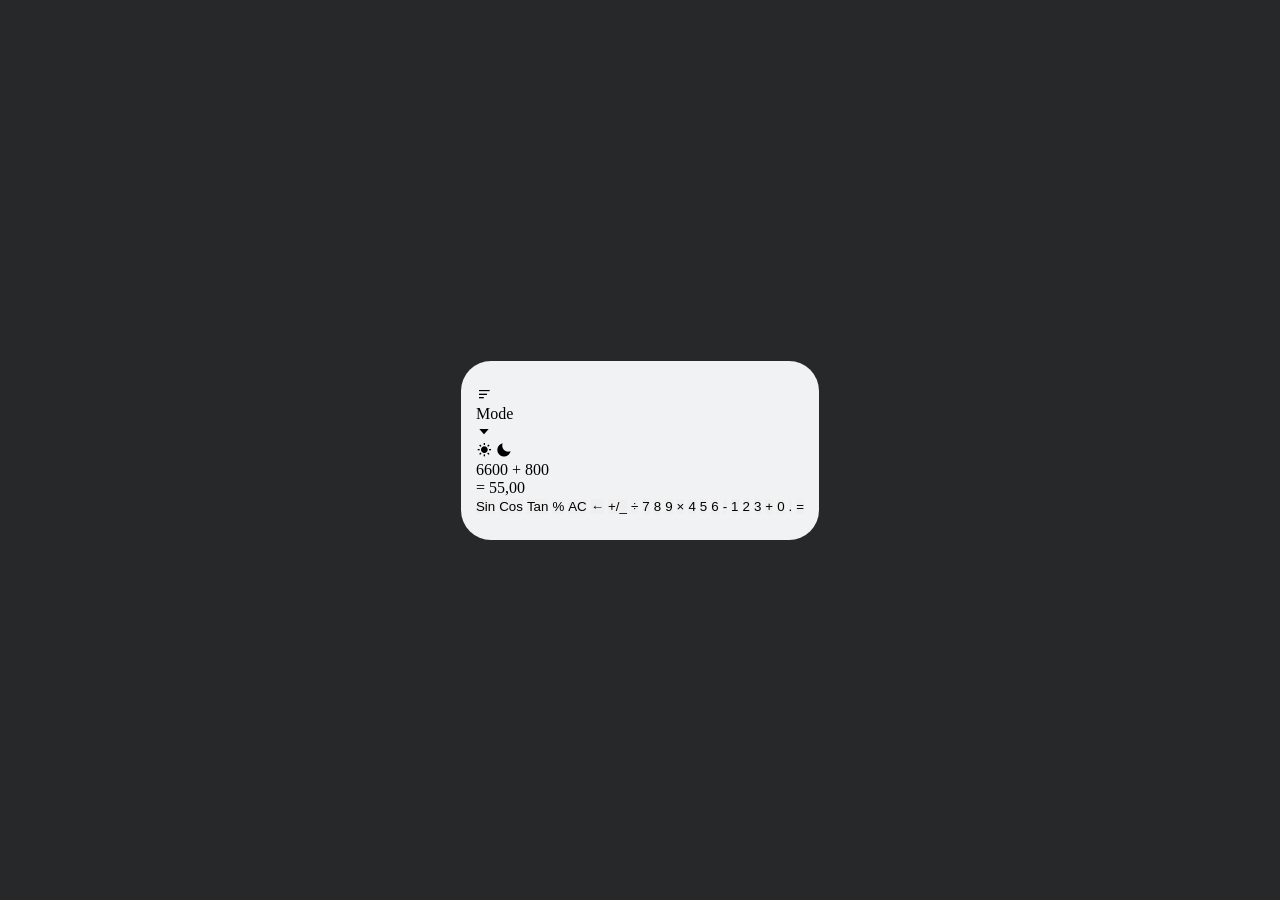
==== Calculator/index.html @ 687017a0 "calculator html css file added" ====
<!DOCTYPE html>
<html lang="en">
<head>
    <meta charset="UTF-8">
    <meta name="viewport" content="width=device-width, initial-scale=1.0">
    <title>Calculator</title>
    <link rel="stylesheet" href="style.css">
    <!-- Boxicons CSS -->
    <link href='https://unpkg.com/boxicons@2.1.4/css/boxicons.min.css' rel='stylesheet'>
</head>
<body>

    <div class="container">
        <div class="display-area">
           <div class="top-content">
            <i class='bx bx-menu-alt-left'></i>
            <div>
                <p>Mode</p>
                <i class='bx bx-caret-down' ></i>
            </div>
            <i class='bx bxs-sun' ></i>
            <i class='bx bxs-moon' ></i>
           </div>
           <p id="calculate">6600 + 800</p>
           <p class="resultDisplay"> = 55,00</p>
        </div>
        <div class="buttons">
            <button class="button" data-value="1">Sin</button>
            <button class="button" data-value="1">Cos</button>
            <button class="button" data-value="1">Tan</button>
            <button class="button" data-value="1">%</button>
            <button class="button" data-value="1">AC</button>
            <button class="button" data-value="1">←</button>
            <button class="button" data-value="1">+/_</button>
            <button class="button" data-value="1">÷</button>
            <button class="button" data-value="1">7</button>
            <button class="button" data-value="1">8</button>
            <button class="button" data-value="1">9</button>
            <button class="button" data-value="1">×</button>
            <button class="button" data-value="1">4</button>
            <button class="button" data-value="1">5</button>
            <button class="button" data-value="1">6</button>
            <button class="button" data-value="1"> -</button>
            <button class="button" data-value="1">1</button>
            <button class="button" data-value="1">2</button>
            <button class="button" data-value="1">3</button>
            <button class="button" data-value="1">+</button>
            <button class="button" data-value="1">0</button>
            <button class="button" data-value="1">.</button>
            <button class="button" data-value="1"> =</button>
        </div>
    </div>
</body>
</html>
---- Calculator/style.css ----
*{
    margin: 0;
    padding: 0;
    box-sizing: border-box;
    border: none;
    outline: none;
}
:root{
    --color-white: #F1F2F3;
    --color-black: #272829;
    --color-gray-black: #61677A;
    --color-gray-white: #E0F3FF;
}
body{
    width: 100%;
    height: 100vh;
    display: flex;
    justify-content: center;
    align-items: center;
    background: var(--color-black);
}
.container{
    max-width: 500px;
    background: var(--color-white);
    border-radius: 30px;
    padding: 25px 15px;
}
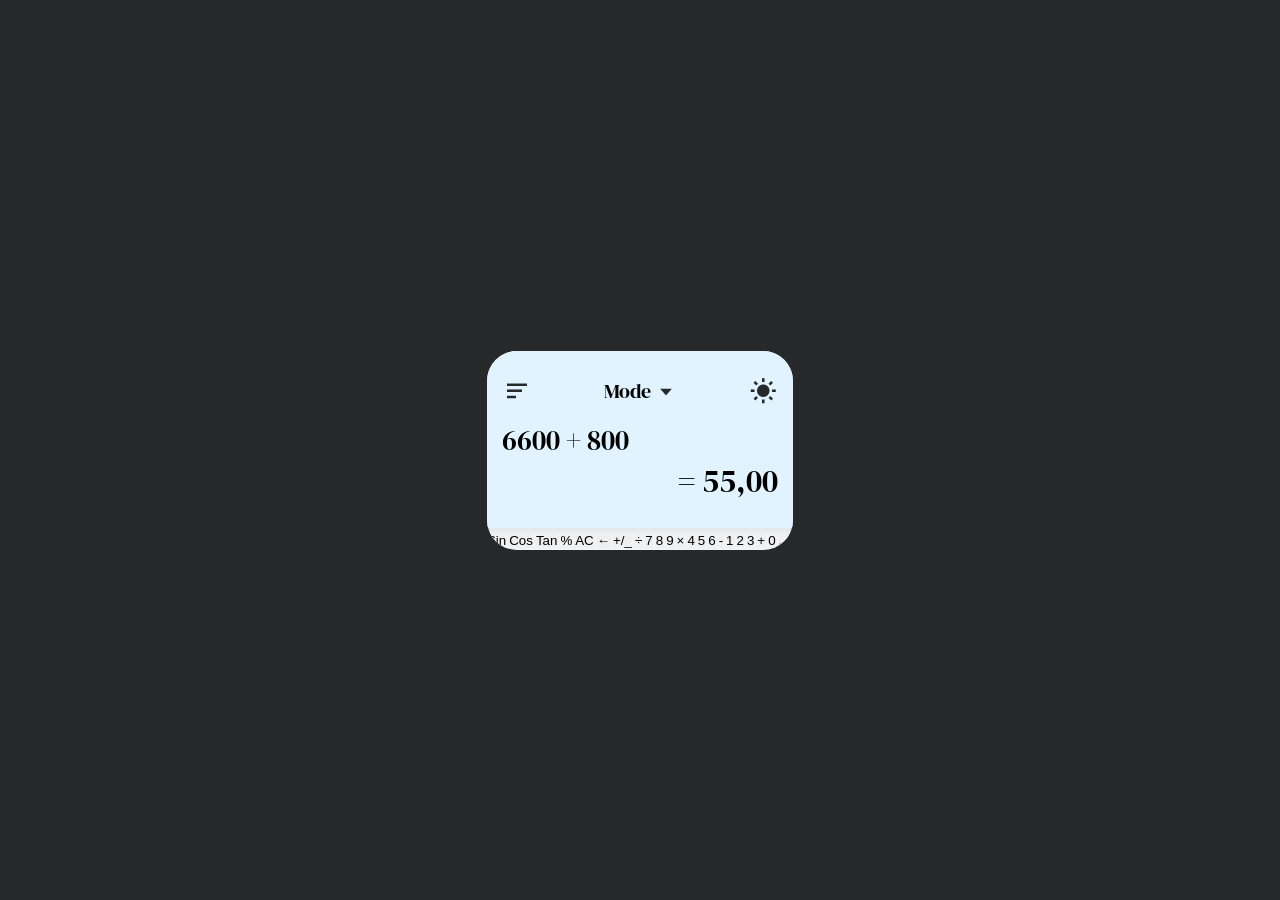
==== commit a45dbeb4: "display top content style complate" ====
--- a/Calculator/index.html
+++ b/Calculator/index.html
@@ -13,41 +13,41 @@
     <div class="container">
         <div class="display-area">
            <div class="top-content">
-            <i class='bx bx-menu-alt-left'></i>
-            <div>
-                <p>Mode</p>
-                <i class='bx bx-caret-down' ></i>
-            </div>
-            <i class='bx bxs-sun' ></i>
-            <i class='bx bxs-moon' ></i>
+                <i class='bx bx-menu-alt-left'></i>
+                <div>
+                    <p>Mode</p>
+                    <i class='bx bx-caret-down' ></i>
+                </div>
+                <i class='bx bxs-sun' ></i>
+                <!-- <i class='bx bxs-moon' ></i> -->
            </div>
            <p id="calculate">6600 + 800</p>
-           <p class="resultDisplay"> = 55,00</p>
+           <p id="resultDisplay"> = 55,00</p>
         </div>
         <div class="buttons">
-            <button class="button" data-value="1">Sin</button>
-            <button class="button" data-value="1">Cos</button>
-            <button class="button" data-value="1">Tan</button>
-            <button class="button" data-value="1">%</button>
-            <button class="button" data-value="1">AC</button>
-            <button class="button" data-value="1">←</button>
-            <button class="button" data-value="1">+/_</button>
-            <button class="button" data-value="1">÷</button>
-            <button class="button" data-value="1">7</button>
-            <button class="button" data-value="1">8</button>
-            <button class="button" data-value="1">9</button>
-            <button class="button" data-value="1">×</button>
-            <button class="button" data-value="1">4</button>
-            <button class="button" data-value="1">5</button>
-            <button class="button" data-value="1">6</button>
-            <button class="button" data-value="1"> -</button>
+            <button class="button" data-op="Sin">Sin</button>
+            <button class="button" data-op="Cos">Cos</button>
+            <button class="button" data-op="Tan">Tan</button>
+            <button class="button" data-op="%">%</button>
+            <button class="button" data-op="AC">AC</button>
+            <button class="button" data-op="del">←</button>
+            <button class="button" data-op="+/-">+/_</button>
+            <button class="button" data-op="/">÷</button>
+            <button class="button" data-value="7">7</button>
+            <button class="button" data-value="8">8</button>
+            <button class="button" data-value="9">9</button>
+            <button class="button" data-value="*">×</button>
+            <button class="button" data-value="4">4</button>
+            <button class="button" data-value="5">5</button>
+            <button class="button" data-value="6">6</button>
+            <button class="button" data-op="-"> -</button>
             <button class="button" data-value="1">1</button>
-            <button class="button" data-value="1">2</button>
-            <button class="button" data-value="1">3</button>
-            <button class="button" data-value="1">+</button>
-            <button class="button" data-value="1">0</button>
-            <button class="button" data-value="1">.</button>
-            <button class="button" data-value="1"> =</button>
+            <button class="button" data-value="2">2</button>
+            <button class="button" data-value="3">3</button>
+            <button class="button" data-op="+">+</button>
+            <button class="button" data-value="0">0</button>
+            <button class="button" data-value=".">.</button>
+            <button class="button" data-op="="> =</button>
         </div>
     </div>
 </body>
--- a/Calculator/style.css
+++ b/Calculator/style.css
@@ -1,3 +1,6 @@
+/* google fonts  */
+@import url('https://fonts.googleapis.com/css2?family=DM+Serif+Display:ital@0;1&display=swap');
+
 *{
     margin: 0;
     padding: 0;
@@ -18,10 +21,53 @@
     justify-content: center;
     align-items: center;
     background: var(--color-black);
+    font-family: "DM Serif Display", serif;
+}
+i{
+    font-size: 30px;
+    cursor: pointer;
+    color: var(--color-black);
 }
 .container{
     max-width: 500px;
     background: var(--color-white);
     border-radius: 30px;
+    overflow: hidden;
+}
+.container .display-area{
+    width: 100%;
     padding: 25px 15px;
+    background: var(--color-gray-white);
+    box-shadow: 0 4px 4px rgba(0,0,0, 0.05);
+}
+.display-area .top-content{
+    display: flex;
+    justify-content: space-between;
+    align-items: top;
+}
+.top-content div{
+    display: flex;
+    gap: 5px;
+    cursor: pointer;
+    align-items: center;
+}
+.top-content div p{
+    font-size: 20px;
+}
+.top-content div i{
+    font-size: 20px;
+}
+.display-area p{
+    width: 100%;
+    white-space: nowrap;
+    overflow: hidden;
+    text-overflow: ellipsis;
+}
+.display-area #calculate{
+    margin-top: 15px;
+    font-size: 28px;
+}
+.display-area #resultDisplay{
+    font-size: 32px;
+    text-align: right;
 }
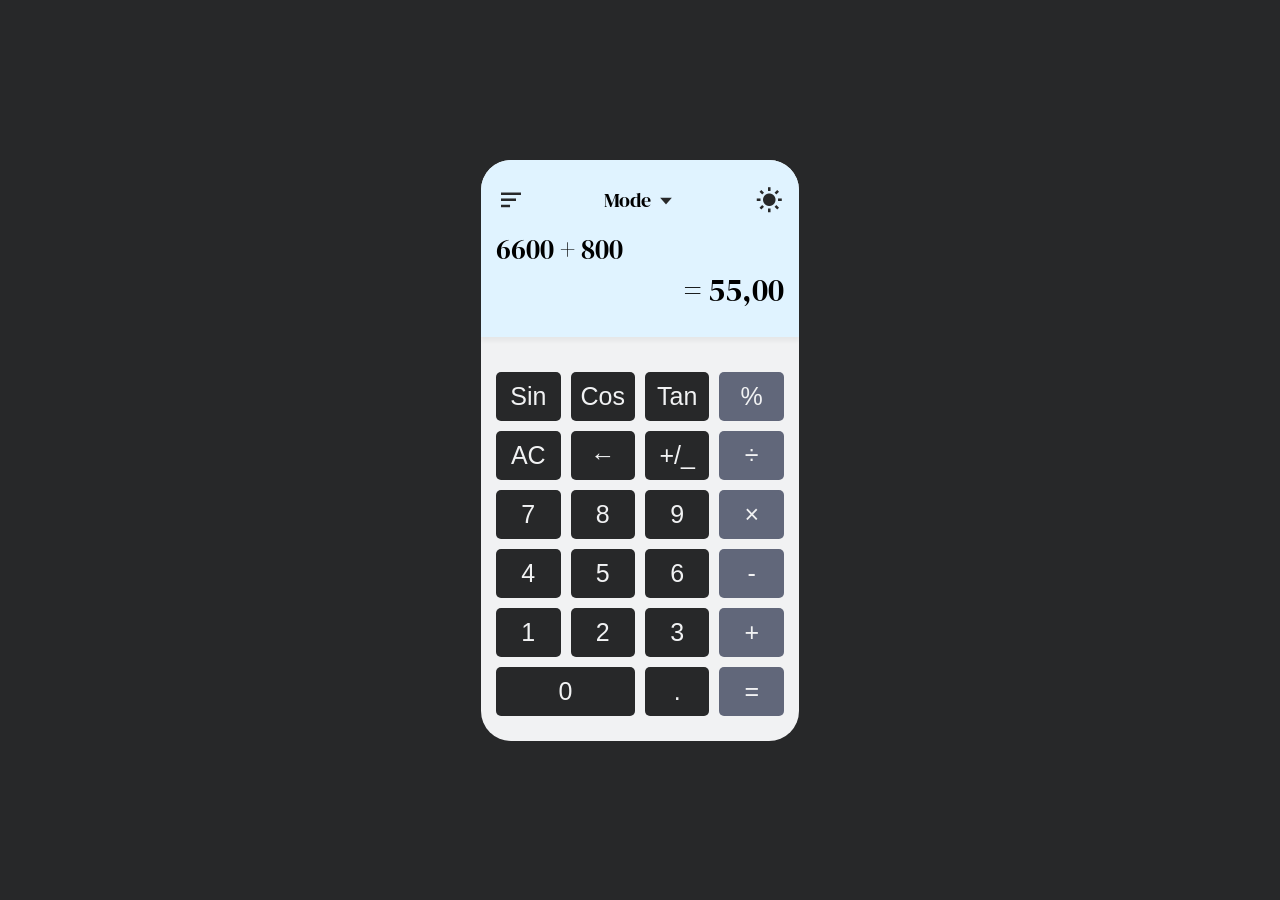
==== commit 26d3b060: "style complate" ====
--- a/Calculator/index.html
+++ b/Calculator/index.html
@@ -28,26 +28,26 @@
             <button class="button" data-op="Sin">Sin</button>
             <button class="button" data-op="Cos">Cos</button>
             <button class="button" data-op="Tan">Tan</button>
-            <button class="button" data-op="%">%</button>
+            <button class="button op" data-op="%">%</button>
             <button class="button" data-op="AC">AC</button>
             <button class="button" data-op="del">←</button>
             <button class="button" data-op="+/-">+/_</button>
-            <button class="button" data-op="/">÷</button>
+            <button class="button op" data-op="/">÷</button>
             <button class="button" data-value="7">7</button>
             <button class="button" data-value="8">8</button>
             <button class="button" data-value="9">9</button>
-            <button class="button" data-value="*">×</button>
+            <button class="button op" data-value="*">×</button>
             <button class="button" data-value="4">4</button>
             <button class="button" data-value="5">5</button>
             <button class="button" data-value="6">6</button>
-            <button class="button" data-op="-"> -</button>
+            <button class="button op" data-op="-"> -</button>
             <button class="button" data-value="1">1</button>
             <button class="button" data-value="2">2</button>
             <button class="button" data-value="3">3</button>
-            <button class="button" data-op="+">+</button>
-            <button class="button" data-value="0">0</button>
+            <button class="button op" data-op="+">+</button>
+            <button class="button" data-value="0" style="grid-column: span 2">0</button>
             <button class="button" data-value=".">.</button>
-            <button class="button" data-op="="> =</button>
+            <button class="button op" data-op="="> =</button>
         </div>
     </div>
 </body>
--- a/Calculator/style.css
+++ b/Calculator/style.css
@@ -30,6 +30,7 @@
 }
 .container{
     max-width: 500px;
+    min-width: 280px;
     background: var(--color-white);
     border-radius: 30px;
     overflow: hidden;
@@ -70,4 +71,30 @@
 .display-area #resultDisplay{
     font-size: 32px;
     text-align: right;
+}
+.container .buttons{
+    display: grid;
+    grid-template-columns: repeat(4, 1fr);
+    gap: 10px;
+    padding: 25px 15px;
+    margin-top: 10px;
+}
+.buttons .button{
+    background: var(--color-black);
+    color: var(--color-white);
+    padding: 10px 10px;
+    font-size: 25px;
+    cursor: pointer;
+    border-radius: 5px;
+    transition: .3s ease;
+}
+.buttons .button:hover{
+    background: var(--color-gray-black);
+    transform: scale(1.02);
+}
+.buttons .op{
+    background: var(--color-gray-black) !important;
+}
+.buttons .op:hover{
+    background: var(--color-black) !important;
 }
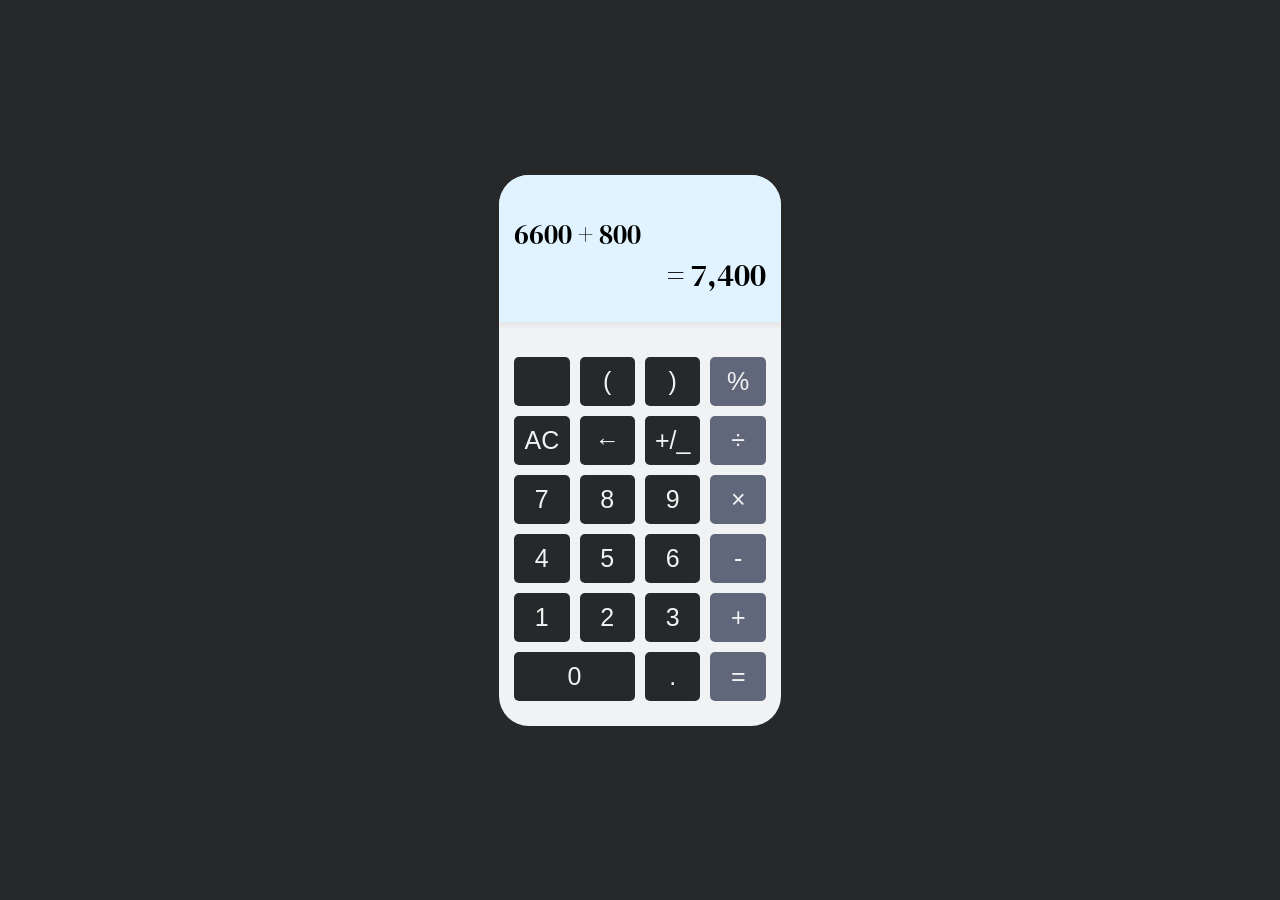
==== commit df24f96d: "htm and css update" ====
--- a/Calculator/index.html
+++ b/Calculator/index.html
@@ -12,27 +12,18 @@
 
     <div class="container">
         <div class="display-area">
-           <div class="top-content">
-                <i class='bx bx-menu-alt-left'></i>
-                <div>
-                    <p>Mode</p>
-                    <i class='bx bx-caret-down' ></i>
-                </div>
-                <i class='bx bxs-sun' ></i>
-                <!-- <i class='bx bxs-moon' ></i> -->
-           </div>
            <p id="calculate">6600 + 800</p>
-           <p id="resultDisplay"> = 55,00</p>
+           <p id="resultDisplay"> = 7,400</p>
         </div>
         <div class="buttons">
-            <button class="button" data-op="Sin">Sin</button>
-            <button class="button" data-op="Cos">Cos</button>
-            <button class="button" data-op="Tan">Tan</button>
-            <button class="button op" data-op="%">%</button>
-            <button class="button" data-op="AC">AC</button>
-            <button class="button" data-op="del">←</button>
-            <button class="button" data-op="+/-">+/_</button>
-            <button class="button op" data-op="/">÷</button>
+            <button class="button" data-value=""></button>
+            <button class="button" data-value="(">(</button>
+            <button class="button" data-value=")">)</button>
+            <button class="button op" data-value="%">%</button>
+            <button class="button" data-value="AC">AC</button>
+            <button class="button" data-value="del" id="backSpace">←</button>
+            <button class="button" data-value="+/-">+/_</button>
+            <button class="button op" data-value="/">÷</button>
             <button class="button" data-value="7">7</button>
             <button class="button" data-value="8">8</button>
             <button class="button" data-value="9">9</button>
@@ -40,15 +31,17 @@
             <button class="button" data-value="4">4</button>
             <button class="button" data-value="5">5</button>
             <button class="button" data-value="6">6</button>
-            <button class="button op" data-op="-"> -</button>
+            <button class="button op" data-value="-"> -</button>
             <button class="button" data-value="1">1</button>
             <button class="button" data-value="2">2</button>
             <button class="button" data-value="3">3</button>
-            <button class="button op" data-op="+">+</button>
+            <button class="button op" data-value="+">+</button>
             <button class="button" data-value="0" style="grid-column: span 2">0</button>
             <button class="button" data-value=".">.</button>
-            <button class="button op" data-op="="> =</button>
+            <button class="button op" data-value="="> =</button>
         </div>
     </div>
+
+     <script src="./app.js"></script>
 </body>
 </html>
--- a/Calculator/style.css
+++ b/Calculator/style.css
@@ -29,7 +29,7 @@
     color: var(--color-black);
 }
 .container{
-    max-width: 500px;
+    max-width: 300px;
     min-width: 280px;
     background: var(--color-white);
     border-radius: 30px;
@@ -40,23 +40,6 @@
     padding: 25px 15px;
     background: var(--color-gray-white);
     box-shadow: 0 4px 4px rgba(0,0,0, 0.05);
-}
-.display-area .top-content{
-    display: flex;
-    justify-content: space-between;
-    align-items: top;
-}
-.top-content div{
-    display: flex;
-    gap: 5px;
-    cursor: pointer;
-    align-items: center;
-}
-.top-content div p{
-    font-size: 20px;
-}
-.top-content div i{
-    font-size: 20px;
 }
 .display-area p{
     width: 100%;
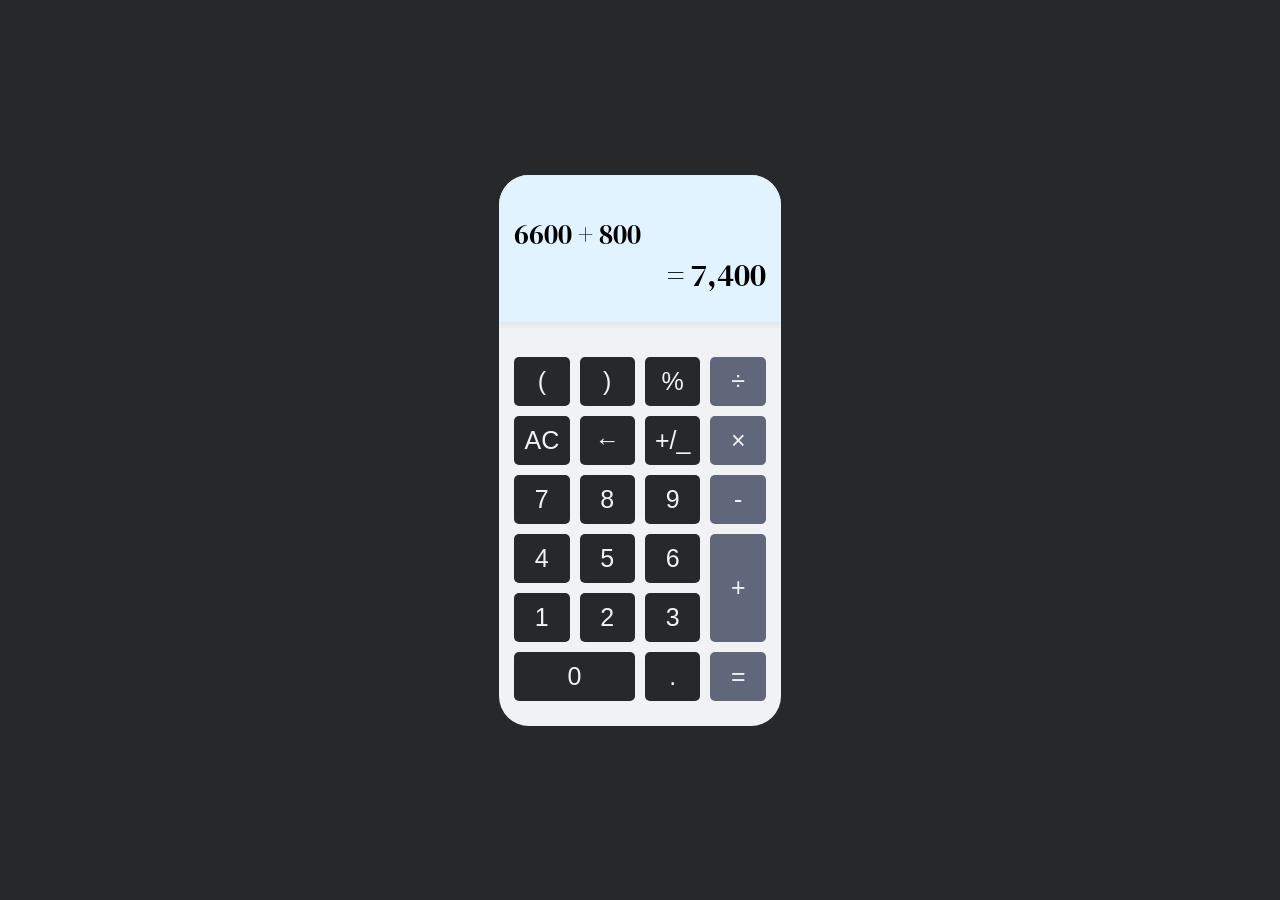
==== commit 15d04429: "modefy" ====
--- a/Calculator/index.html
+++ b/Calculator/index.html
@@ -16,26 +16,25 @@
            <p id="resultDisplay"> = 7,400</p>
         </div>
         <div class="buttons">
-            <button class="button" data-value=""></button>
             <button class="button" data-value="(">(</button>
             <button class="button" data-value=")">)</button>
-            <button class="button op" data-value="%">%</button>
-            <button class="button" data-value="AC">AC</button>
+            <button class="button" data-value="%">%</button>
+            <button class="button op" data-value="/">÷</button>
+            <button class="button" data-value="ac">AC</button>
             <button class="button" data-value="del" id="backSpace">←</button>
-            <button class="button" data-value="+/-">+/_</button>
-            <button class="button op" data-value="/">÷</button>
+            <button class="button" data-value="">+/_</button>
+            <button class="button op" data-value="*">×</button>
             <button class="button" data-value="7">7</button>
             <button class="button" data-value="8">8</button>
             <button class="button" data-value="9">9</button>
-            <button class="button op" data-value="*">×</button>
+            <button class="button op" data-value="-"> -</button>
             <button class="button" data-value="4">4</button>
             <button class="button" data-value="5">5</button>
             <button class="button" data-value="6">6</button>
-            <button class="button op" data-value="-"> -</button>
+            <button class="button op" data-value="+" style="grid-row: span 2">+</button>
             <button class="button" data-value="1">1</button>
             <button class="button" data-value="2">2</button>
             <button class="button" data-value="3">3</button>
-            <button class="button op" data-value="+">+</button>
             <button class="button" data-value="0" style="grid-column: span 2">0</button>
             <button class="button" data-value=".">.</button>
             <button class="button op" data-value="="> =</button>
--- a/Calculator/style.css
+++ b/Calculator/style.css
@@ -41,11 +41,12 @@
     background: var(--color-gray-white);
     box-shadow: 0 4px 4px rgba(0,0,0, 0.05);
 }
-.display-area p{
+.display-area input{
     width: 100%;
     white-space: nowrap;
     overflow: hidden;
     text-overflow: ellipsis;
+    background: none;
 }
 .display-area #calculate{
     margin-top: 15px;
